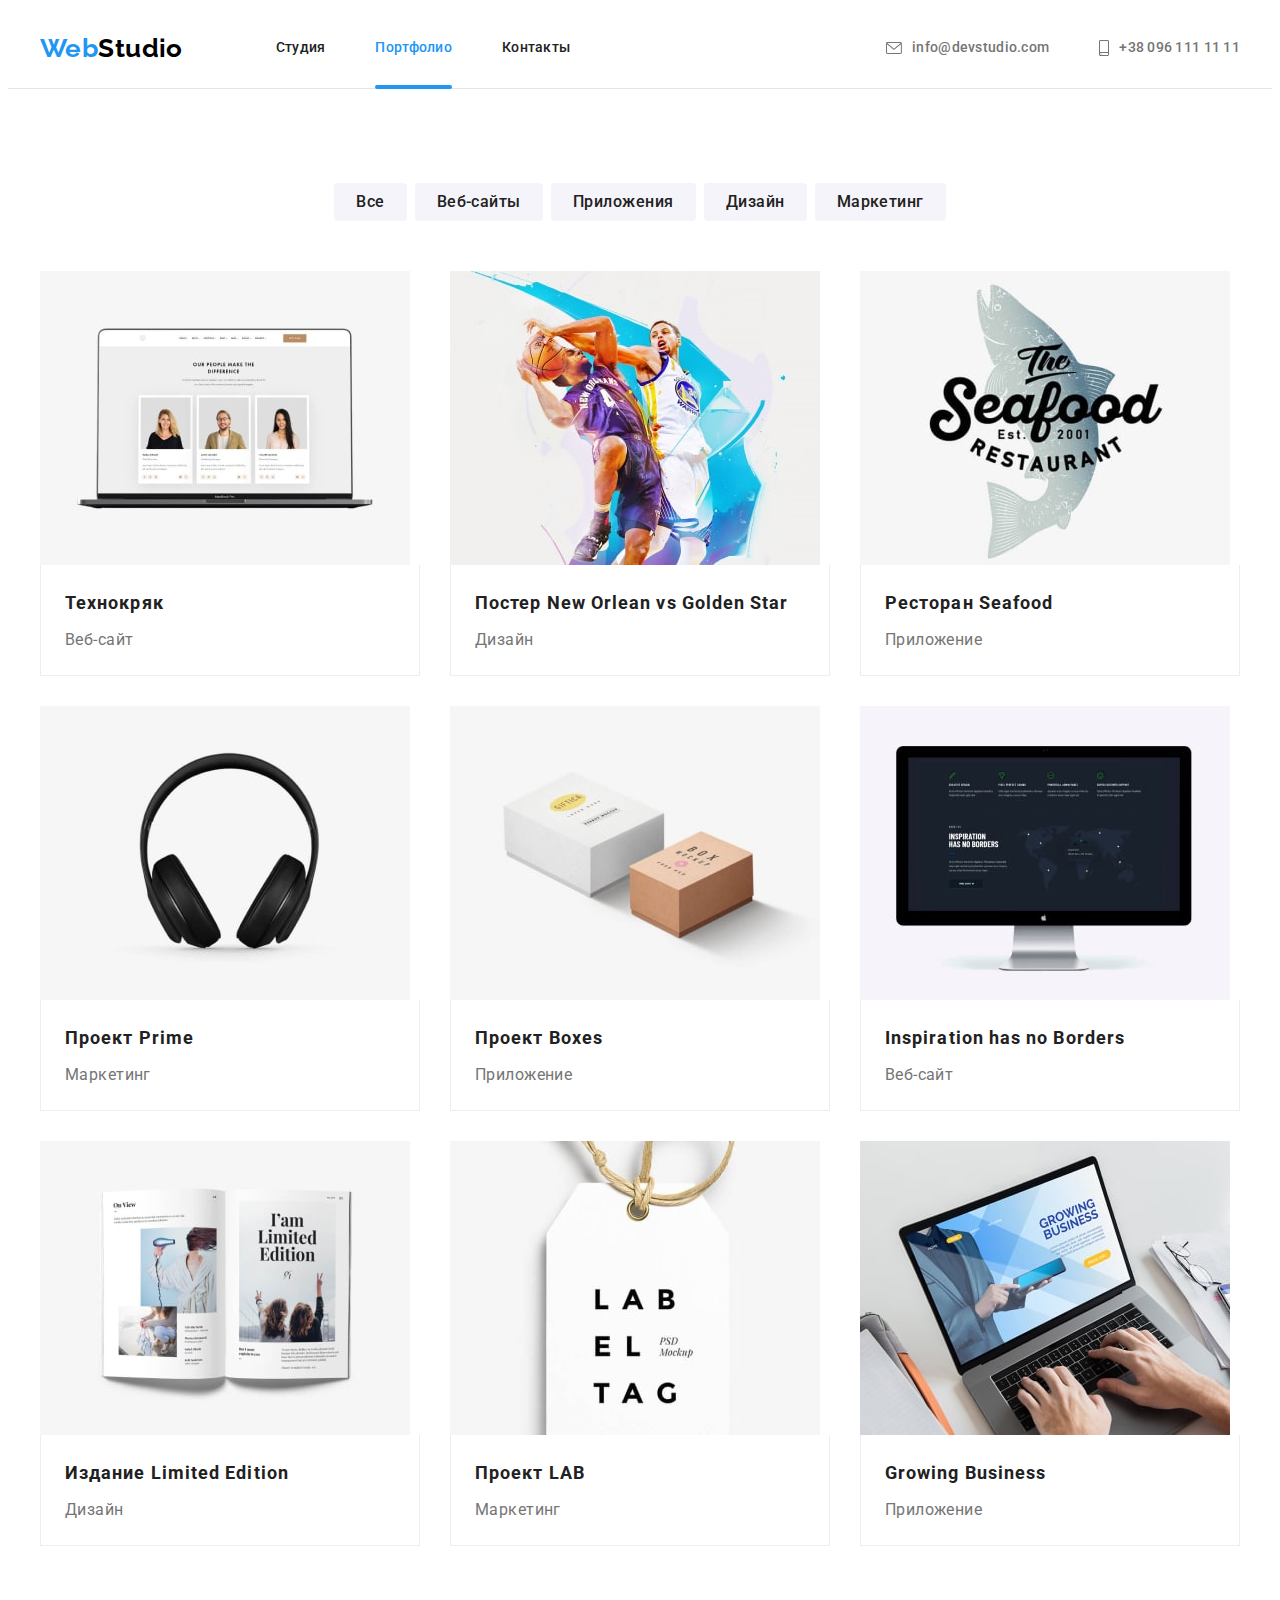
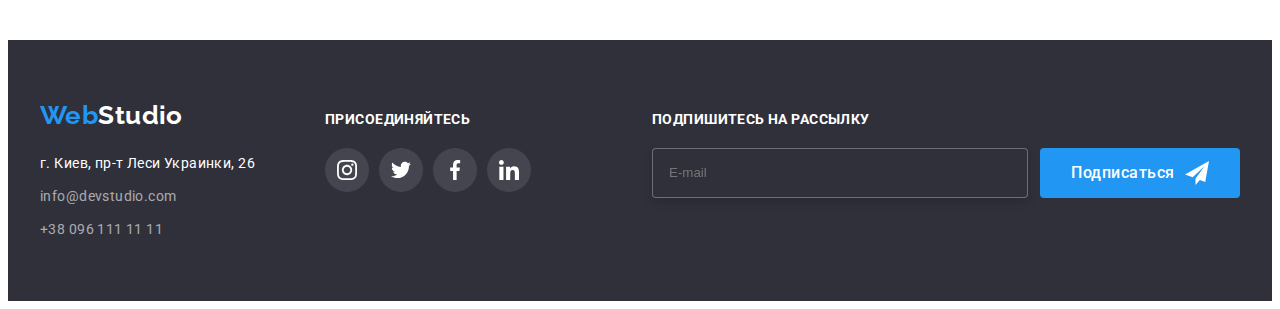
==== portfolio.html @ f5b24560 "добавляет БЭМ в хедер" ====
<!DOCTYPE html>
<html lang="ru">
<head>
    <meta charset="UTF-8">
    <meta http-equiv="X-UA-Compatible" content="IE=edge">
    <meta name="viewport" content="width=device-width, initial-scale=1.0">
    <title>Document</title>
    <link rel="preconnect" href="https://fonts.googleapis.com">
    <link rel="preconnect" href="https://fonts.gstatic.com" crossorigin>
    <link href="https://fonts.googleapis.com/css2?family=Raleway:wght@700&family=Roboto:wght@400;500;700;900&display=swap" rel="stylesheet">
    <link rel="stylesheet" href="https://cdnjs.cloudflare.com/ajax/libs/modern-normalize/1.1.0/modern-normalize.min.css" integrity="sha512-wpPYUAdjBVSE4KJnH1VR1HeZfpl1ub8YT/NKx4PuQ5NmX2tKuGu6U/JRp5y+Y8XG2tV+wKQpNHVUX03MfMFn9Q==" crossorigin="anonymous" referrerpolicy="no-referrer" />
    <link rel="stylesheet" href="./css/styles.css" />
</head>
<body>

    <!--Шапка профиля-->
    
    <header class="header">
        <div class="container container--position">
        <nav class="navigation">
        <a href="./index.html" class="logo">Web<span class="logo__text">Studio</span></a>
        
        <ul class="site-nav list">
            <li class="site-nav__item">
                <a href="./index.html" class="site-nav__link link">Студия</a></li>
            <li class="site-nav__item">
                <a href="./portfolio.html" class="site-nav__link link site-nav__link--current">Портфолио</a></li>
            <li class="site-nav__item">
                <a href="" class="site-nav__link link">Контакты</a></li>
        </ul>
        </nav>
        <ul class="site-cont list">
            <li class="site-cont__item">
            <a href="mailto:info@devstudio.com" class="site-cont__link link">
                <svg class="site-cont__icon" width="16" height="12">
                    <use href="./images/symbol-defs.svg#envelope"></use>
            </svg>
            info@devstudio.com</a></li>
            <li class="site-cont__item site-cont__item--left">
            <a href="tel:+380961111111" class="site-cont__link link">
                <svg class="site-cont__icon" width="10" height="16">
                    <use href="./images/symbol-defs.svg#smartphone"></use>
            </svg>
            +38 096 111 11 11</a></li>          
        </ul>
    </header>

    <main>

    <!--Наши работы-->

    
        

    <section class="work section">
        <div class="container">
        <h1 class="work-titel visually-hidden">Наши работы</h1>    
        <ul class="filtr list">
            <li class="item"><button type="button" class="button link">Все</button></li>
            <li class="item"><button type="button" class="button link">Веб-сайты</button></li>
            <li class="item"><button type="button" class="button link">Приложения</button></li>
            <li class="item"><button type="button" class="button link">Дизайн</button></li>
            <li class="item"><button type="button" class="button link">Маркетинг</button></li>
        </ul>
        <ul class="work-examples list">
            <li class="item">
                <a href="" class="shadow link">
                <div class="work-thumb">
                    <img src="./images/img-tehnokriak-min.jpg" alt="Технокряк" width="370">
                    <div class="shadow-overlay">
                        <div class="text-thumb">
                            <p>
                            Ресурс предлагает комплексные предложения с разным уровнем функционала и сервисов. Все это позволит посетителю получить исчерпывающие сведения о компании или частном лице.
                            </p>
                        </div>
                    </div>    
                </div>
                <div class="work-border">
                <h2 class="section-title">Технокряк</h2>
                <p class="work-about">Веб-сайт</p>
                </div>
                </a>
            </li>
            <li class="item">
                <a href="" class="shadow link">
                <div class="work-thumb">
                    <img src="./images/img-new-orlean-min.jpg" alt="Постер" width="370">
                        <div class="shadow-overlay">
                            <div class="text-thumb">
                                <p>
                                    Ресурс предлагает комплексные предложения с разным уровнем функционала и сервисов. Все это позволит посетителю получить исчерпывающие сведения о компании или частном лице.
                                </p>
                            </div>
                        </div>
                </div>
                <div class="work-border">
                <h2 class="section-title">Постер New Orlean vs Golden Star</h2>
                <p class="work-about">Дизайн</p>
                </div>
                </a>
            </li>
            <li class="item">
                <a href="" class="shadow link">
                <div class="work-thumb">
                    <img src="./images/img-Seafood-min.jpg" alt="Ресторан" width="370">
                        <div class="shadow-overlay">
                            <div class="text-thumb">
                                <p>
                                    Ресурс предлагает комплексные предложения с разным уровнем функционала и сервисов. Все это позволит посетителю получить исчерпывающие сведения о компании или частном лице.
                                </p>
                            </div>
                        </div>
                </div>
                <div class="work-border">
                <h2 class="section-title">Ресторан Seafood</h2>
                <p class="work-about">Приложение</p>
                </div>
                </a>
            </li>
            <li class="item">
                <a href="" class="shadow link">
                <div class="work-thumb">
                    <img src="./images/img-Prime-min.jpg" alt="Проект" width="370">
                        <div class="shadow-overlay">
                            <div class="text-thumb">
                                <p>
                                    Ресурс предлагает комплексные предложения с разным уровнем функционала и сервисов. Все это позволит посетителю получить исчерпывающие сведения о компании или частном лице.
                                </p>
                            </div>
                        </div>
                </div>
                <div class="work-border">
                <h2 class="section-title">Проект Prime</h2>
                <p class="work-about">Маркетинг</p>
                </div>
                </a>
            </li>
            <li class="item">
                <a href="" class="shadow link">
                <div class="work-thumb">
                    <img src="./images/img-Boxes-min.jpg" alt="Проект" width="370">
                        <div class="shadow-overlay">
                            <div class="text-thumb">
                                <p>
                                    Ресурс предлагает комплексные предложения с разным уровнем функционала и сервисов. Все это позволит посетителю получить исчерпывающие сведения о компании или частном лице.
                                </p>
                            </div>
                        </div>
                </div>
                <div class="work-border">
                <h2 class="section-title">Проект Boxes</h2>
                <p class="work-about">Приложение</p>
                </div>
                </a>
            </li>
            <li class="item">
                <a href="" class="shadow link">
                <div class="work-thumb">
                    <img src="./images/img-Borders-min.jpg" alt="Борд" width="370">
                        <div class="shadow-overlay">
                            <div class="text-thumb">
                                <p>
                                    Ресурс предлагает комплексные предложения с разным уровнем функционала и сервисов. Все это позволит посетителю получить исчерпывающие сведения о компании или частном лице.
                                </p>
                            </div>
                        </div>
                </div>
                <div class="work-border">
                <h2 class="section-title">Inspiration has no Borders</h2>
                <p class="work-about">Веб-сайт</p>
                </div>
                </a>
            </li>
            <li class="item">
                <a href="" class="shadow link">
                <div class="work-thumb">
                    <img src="./images/img-limited-edition-min.jpg" alt="издание" width="370">
                        <div class="shadow-overlay">
                            <div class="text-thumb">
                                <p>
                                    Ресурс предлагает комплексные предложения с разным уровнем функционала и сервисов. Все это позволит посетителю получить исчерпывающие сведения о компании или частном лице.
                                </p>
                            </div>
                        </div>
                </div>
                <div class="work-border">
                <h2 class="section-title">Издание Limited Edition</h2>
                <p class="work-about">Дизайн</p>
                </div>
                </a>
            </li>
            <li class="item">
                <a href="" class="shadow link">
                <div class="work-thumb">
                    <img src="./images/img-lab-min.jpg" alt="проект" width="370">
                        <div class="shadow-overlay">
                            <div class="text-thumb">
                                <p>
                                    Ресурс предлагает комплексные предложения с разным уровнем функционала и сервисов. Все это позволит посетителю получить исчерпывающие сведения о компании или частном лице.
                                </p>
                            </div>
                        </div>
                </div>
                <div class="work-border">
                <h2 class="section-title">Проект LAB</h2>
                <p class="work-about">Маркетинг</p>
                </div>
                </a>
            </li>
            <li class="item">
                <a href="" class="shadow link">
                <div class="work-thumb">
                    <img src="./images/img-growing-business-min.jpg" alt="бизнес" width="370">
                        <div class="shadow-overlay">
                            <div class="text-thumb">
                                <p>
                                    Ресурс предлагает комплексные предложения с разным уровнем функционала и сервисов. Все это позволит посетителю получить исчерпывающие сведения о компании или частном лице.
                                </p>
                            </div>
                        </div>
                </div>
                <div class="work-border">
                <h2 class="section-title">Growing Business</h2>
                <p class="work-about">Приложение</p>
                </div>
                </a>
            </li>
        </ul>
        </div>
    </section>
    </main>

    <!--Подвал-->
    
    <footer class="footer-page">
        <div class="container">
        <div class="foot-cont">  
        <a href="./index.html" class="logo">Web<span class="logofootStudio">Studio</span></a>

        <div class="address-cont">
        <address class="contacts">
            <ul class="address list">
                <li class="item">
                    <a href="" target="_blank" rel="noreferrer noopener" class="address-maps link"
                        >г. Киев, пр-т Леси Украинки, 26
                    </a>
                </li>
                <li class="item">
                    <a href="mailto:info@devstudio.com" class="address-mail link">info@devstudio.com</a>
                </li>
                <li class="item">
                    <a href="tel:+380961111111" class="address-mail link">+38 096 111 11 11</a>
                </li>
            </ul>
        </address>
        </div>
        </div>
        
        <div class="soc-fut">
        <h2 class="titel-fut">присоединяйтесь</h2>
        <ul class="fut-list list">
            <li class="item-fut">
                
                <a href="" class="social-border">
                <svg class="icon-fut">
                    <use href="./images/symbol-defs.svg#instagram-fut"></use>
                </svg>
                </a>
                
            </li>
            <li class="item-fut">
                
                <a href="" class="social-border">
                <svg class="icon-fut">
                    <use href="./images/symbol-defs.svg#twitter-fut"></use>
                </svg>
                </a>
                
            </li>
            <li class="item-fut">
                
                <a href="" class="social-border">
                <svg class="icon-fut">
                    <use href="./images/symbol-defs.svg#facebook-fut"></use>
                </svg>
                </a>
                
            </li>
            <li class="item-fut">
                
                <a href="" class="social-border">
                <svg class="icon-fut">
                    <use href="./images/symbol-defs.svg#linkedin-fut"></use>
                </svg>
                </a>
                
            </li>
            </ul>
        </div>

        <form class="form">
            <h2 class="spend-titel">Подпишитесь на рассылку</h2>
            <div class="spend-form-fut">
                <div class="spend-form">
                    <label for="mail" class="form-label"></label>
                    <input type="email" name="mail" id="mail" placeholder="E-mail" class="form-input"/>
                </div>
                <button type="submit" class="button spend-btn">Подписаться
                    <svg class="icon-spend">
                        <use href="./images/symbol-defs.svg#send"></use>
                    </svg>
                </button>
            </div>

        </form>
        
        </div>
    </footer>
    
</body>
</html>
---- css/styles.css ----
/*цвет вторичного текста color: #212121*/
/*цвет основного текста color: #757575*/
/*color: #FFFFFF*/
/*акцент #2196F3*/
/*цвет контакты футер color: rgba(255, 255, 255, 0.6);*/
/*цвет фона бизнес и футер background: #2F303A*/
/*цвет наша команда фон background: #F5F4FA*/

:root {
  --primary-text-color: #757575;
  --title-text-color: #212121;
  --accent-color: #2196f3;
  --primary-bg-color: #ffffff;
  --fon-btn-color: #f5f4fa;
  --color-border: #EEEEEE;
  --color-border-buttom: #E5E5E5;
}

body {
  color: var(--primary-text-color);
  background-color: var(--primary-bg-color);
  font-family: Roboto, sans-serif;
  font-size: 14px;
  letter-spacing: 0.03em;
}

h1,
h2,
h3,
h4,
h5,
h6,
p,
ul {
  margin: 0;
}
img {
  display: block;
  max-width: 100%;
  height: auto;
}
address {
  font-style: normal;
}

.section {
  padding: 94px 0;
}

.list {
  list-style: none;
  padding: 0;
  margin: 0;
}

.link {
  text-decoration: none;
}

.container {
  width: 1200px;
  margin-left: auto;
  margin-right: auto;
  padding-left: 15px;
  padding-right: 15px;
  
  /* outline: 2px solid tomato; */
}



.logo {
  color: var(--accent-color);
  font-family: Raleway, sans-serif;
  text-decoration: none;
  font-weight: 700;
  font-size: 26px;
  line-height: 1.19;
}
.logo__text {
  color: #000000;
}


/* --------------header site-nav------------*/
.header {
  display: flex;
  align-items: center;
  border-bottom: 1px solid var(--color-border-buttom);
}

.site-nav__link {
  display: block;
  padding-top: 32px;
  padding-bottom: 32px;

  color: var(--title-text-color);
  text-decoration: none;

  transition: color 250ms cubic-bezier(0.4, 0, 0.2, 1);
}
.site-nav__link:hover,
.site-nav__link:focus {
  color: var(--accent-color);
}

.site-nav__link--current {
  color: var(--accent-color);
}


.site-nav {
  display: flex;
  align-items: center;
  margin-left: 93px;

  font-weight: 500;
  letter-spacing: 0.02em;
  line-height: 1.14;
}

.site-nav__item:not(:last-child) {
  margin-right: 50px;
}
.container--position {
  display: flex;
  align-items: center;
}

.navigation {
  display: flex;
  align-items: center;
}

.site-nav__item {
  position: relative;
}
.site-nav__link--current::after {
  content: "";
  position: absolute;
  bottom: -1px;
  display: block;
  width: 100%;
  height: 4px;
  border-radius: 2px;
  background-color: var(--accent-color);
  
}

/* ------------header contacts---------------*/


.site-cont__link:hover,
.site-cont__link:focus {
  color: var(--accent-color);
}
.site-cont {
  display: flex;
  margin-left: auto;

  font-weight: 500;
  line-height: 1.14;
  letter-spacing: 0.02em;
}
.site-cont__item--left {
  margin-left: 50px;
}

.site-cont__link {
  display: flex;
  align-items:center;
  padding-top: 32px;
  padding-bottom: 32px;

  color: var(--primary-text-color);

  transition: color 250ms cubic-bezier(0.4, 0, 0.2, 1);
}

.site-cont__icon {
  fill: currentColor;
  margin-right: 10px;
}



/* ------------------Главная секция-------------*/
.main-name {
  background-color: #2f303a;
  background-image: linear-gradient(
    to right,
    rgba(47, 48, 58, 0.4),
    rgba(47, 48, 58, 0.4)
  ), url(../images/Img-fon.jpg);
  background-repeat: no-repeat;
  background-position: center; 
  height: 600px;
  max-width: 1600px;
  margin-left: auto;
  margin-right: auto;
  background-size: cover;
  
  text-align: center;
  padding: 200px 0;
}
.main-name .main-name-title {
  margin-top: 0;
  margin-bottom: 40px;
  color: var(--primary-bg-color);
  font-weight: 900;
  font-size: 44px;
  line-height: 1.36;
  text-align: center;
  letter-spacing: 0.06em;
  text-transform: uppercase;
}


.section-title {
  margin-top: 0;
  margin-bottom: 50px;

  color: var(--title-text-color);
  font-weight: 700;
  font-size: 36px;
  line-height: 1.16;
  text-align: center;
  
}

/*----------------особенности----------------*/
.fon-bnf {
  padding-bottom: 0;
}
.benefits {
  display: flex;
}

.benefits .item {
  width: 270px;
  
}
.item-icon {
  display: flex;
  /* outline: 2px solid tomato; */
  justify-content: center;
  align-items: center;
  height: 120px;
  background-color: var(--fon-btn-color);
  margin-bottom: 30px;

}
.icon-name-bnf {
  width: 70px;
  height: 70px;
}



.benefits .item:not(:last-child) {
  margin-right: 30px;
}

.benefits .benefits-title {
  margin-top: 0;
  margin-bottom: 10px;

  color: var(--title-text-color);
  font-weight: 700;
  font-size: 14px;
  line-height: 1.14;
  text-transform: uppercase;
}

.benefits .benefits-about {
  margin-top: 0;
  margin-bottom: 0;

  line-height: 1.72;
}

/*---------------Чем мы занимаемся-------------*/

.work-list {
  display: flex;
}
.work-list .item {
  width: 370px;
}
.work-list .item:not(:last-child) {
  margin-right: 30px;
}

.work-list .item {
  position: relative;
}


.app-text {
  position: absolute;
  
  bottom: 0;
  left: 0;
  margin: 0;
  display: flex;
  justify-content: center;
  align-items: center;

  font-weight: 700;
  line-height: 1.14;
  text-align: center;
  text-transform: uppercase;

  color: #FFFFFF;
  width: 100%;
  height: 70px;

  background-color: rgba(47, 48, 58, 0.8);
}



/*----------------Наша команда---------------*/
.fon-team {
  background-color: var(--fon-btn-color);
}
.team .team-title {
  margin: 0;
  margin-bottom: 10px;

  color: var(--title-text-color);
  font-weight: 500;
  font-size: 16px;
  line-height: 1.18;
  
}

.team .team-position {
  margin-top: 0;
  margin-bottom: 0;
  font-size: 16px;
  line-height: 1.18;
}

.team {
  display: flex;
}
.team .item {
  width: 270px;
  background: var(--primary-bg-color);
  box-shadow: 0px 1px 3px rgba(0, 0, 0, 0.12), 0px 1px 1px rgba(0, 0, 0, 0.14), 0px 2px 1px rgba(0, 0, 0, 0.2);
  border-radius: 0px 0px 4px 4px;
}
.team .item:not(:last-child) {
  margin-right: 30px;
}
.team-border {
  padding: 30px 0;
  text-align: center;
}

.social {
  display: flex;
  justify-content: center;
  margin-top: 16px;
}

.item-social .social-link {
  display: flex;
  align-items: center;
  justify-content: center;
  width: 44px;
  height: 44px;   
  border-radius: 50%;
  color: #AFB1B8;
  

  transition: background-color 250ms cubic-bezier(0.4, 0, 0.2, 1),
  color 250ms cubic-bezier(0.4, 0, 0.2, 1);
 
}

.icon-social {
  width: 20px;
  height: 20px;
  fill: currentColor;
  
}
.social .item-social:not(:last-child) {
  margin-right: 10px;
}


.social-link:hover, .social-link:focus {
  color: var(--primary-bg-color);
  background-color: var(--accent-color);
  outline: none;
}



/*--------------Постоянные клиенты-----------*/

.clients {
  display: flex;
}
.clients-link {
  display: flex;
  justify-content: center;
  align-items: center;
  width: 170px;
  height: 92px;
  border-radius: 4px;
  border: 1px solid var(--color-border-buttom);
  color: #AFB1B8;

  transition: border-color 250ms cubic-bezier(0.4, 0, 0.2, 1),
  color 250ms cubic-bezier(0.4, 0, 0.2, 1);
  
}
.icon-name {
  width: 106px;
  height: 60px;
  fill: currentColor;
 
}

.clients-link:hover, .clients-link:focus {
  color: var(--accent-color);
  border-color: var(--accent-color);
  outline: none;
}




.clients-border:hover {
  border: 2px solid var(--accent-color);
  padding: 16px 32px;
}

.clients .item:not(:last-child) {
  margin-right: 30px;
}



/*-------------------footer------------------*/
.footer-page {
  background-color: #2f303a;
  padding: 60px 0;
}

.logofootStudio {
  color: var(--primary-bg-color);
}

.address .address-maps {
  color: var(--primary-bg-color);

  transition: color 250ms cubic-bezier(0.4, 0, 0.2, 1);
}

.address .address-mail {
  color: rgba(255, 255, 255, 0.6);

  transition: color 250ms cubic-bezier(0.4, 0, 0.2, 1);
}
.address .link:hover,
.address .link:focus {
  color: var(--accent-color);
}
.address .item {
  display: block;
}

.address-cont {
  margin-top: 20px;
}


.address .item:not(:last-child) {
  margin-bottom: 9px;
}

.contacts a {
  line-height: 1.72;
}

.titel-fut {
  font-weight: 700;
  font-size: 14px;
  line-height: 1.14;
  letter-spacing: 0.03em;
  text-transform: uppercase;
  color: var(--primary-bg-color);
}

.icon-fut {
  width: 20px;
  height: 20px;
}
.fut-list {
  display: flex;
  margin-top: 20px;
}
.footer-page .container {
  display: flex;
  align-items: baseline;
}

.soc-fut {
  margin-left: 70px;
  
}
.social-border {
  display: flex;
  align-items: center;
  justify-content: center;
  width: 44px;
  height: 44px;   
  border-radius: 50%;
  background-color: rgba(255, 255, 255, 0.1);

  transition: background-color 250ms cubic-bezier(0.4, 0, 0.2, 1);
  
}
.fut-list .item-fut:not(:last-child) {
  margin-right: 10px;
}
.social-border:hover, .social-border:focus {
  background-color: var(--accent-color);
  outline: none;
}

/* -----------------Форма--------------- */
.form {
  margin-left: auto;
}

.form input {
  margin: 0;
  padding: 0;
  padding-left: 16px;
  width: 358px;
  border: 1px solid rgba(255, 255, 255, 0.3);
  filter: drop-shadow(0px 4px 4px rgba(0, 0, 0, 0.15));
  border-radius: 4px;
  background-color: #2F303A;
  color: var(--primary-bg-color);

  transition: border 250ms cubic-bezier(0.4, 0, 0.2, 1);
}

.form input:hover {
  border: 1px solid var(--color-border);
}

.spend-titel {
  font-weight: 700;
  font-size: 14px;
  line-height: 1.14;
  text-transform: uppercase;
  margin-bottom: 20px;
  
  color: var(--primary-bg-color);
}
.button.spend-btn {
  margin-left: 12px;
  width: 200px;
  height: 50px;
  background-color: var(--accent-color);
  color: var(--primary-bg-color);
  display: flex;
  align-items: center;
  justify-content: center;

  transition: background-color 250ms cubic-bezier(0.4, 0, 0.2, 1),
}

.button.spend-btn:hover, 
.button.spend-btn:focus {
  background-color: #188ce8;
}
.spend-form {
  display: flex;
  
}
.spend-form-fut {
  display: flex;
}
.icon-spend {
  width: 24px;
  height: 24px;
  margin-left: 10px;
}

/*-------------button-------------------*/

.button {
  border-radius: 4px;
  color: var(--title-text-color);
  background-color: var(--fon-btn-color);
  cursor: pointer;
  font-family: inherit;
  font-weight: 500;
  font-size: 16px;
  line-height: 1.63;
  text-align: center;
  padding: 6px 22px;
  border: none;
  letter-spacing: 0.03em;

  transition: background-color 250ms cubic-bezier(0.4, 0, 0.2, 1),
  color 250ms cubic-bezier(0.4, 0, 0.2, 1),
  box-shadow 250ms cubic-bezier(0.4, 0, 0.2, 1);
}
    
  

.button.primary.link {
  padding: 10px 32px;
  align-items: center;
}

.main-name .link:hover,
.main-name .link:focus {
  background-color: var(--accent-color);
  background-color: #188ce8;
}

.filtr .link:hover,
.filtr .link:focus {
  color: var(--primary-bg-color);
  background-color: var(--accent-color);
  box-shadow: 0px 3px 1px rgba(0, 0, 0, 0.1), 0px 1px 2px rgba(0, 0, 0, 0.08), 0px 2px 2px rgba(0, 0, 0, 0.12);
  
  
}
.button.primary {
  color: var(--primary-bg-color);
  background-color: var(--accent-color);
  font-weight: 700;
  letter-spacing: 0.06em;
}


.filtr {
  display: flex;
  margin-bottom: 50px;
  justify-content: center;
  align-items: center;
}

.filtr .item:not(:last-child) {
  margin-right: 8px;
}

/*-----------------Портфолио--------------*/
.work .work-titel {
  color: var(--title-text-color);
}
.work .section-title {
  margin-bottom: 4px;

  font-weight: 700;
  font-size: 18px;
  line-height: 2;
  text-align: left;
  letter-spacing: 0.06em;
}

.work .work-about {
  color: var(--primary-text-color);
  font-size: 16px;
  line-height: 1.87;
}

.work-examples {
  display: flex;
  flex-wrap: wrap;

  margin-left: -30px;
  margin-top: -30px;
}

.work-examples .item {
  flex-basis: calc(100% / 3 - 30px);

  margin-left: 30px;
  margin-top: 30px;
}

.work-border {
  padding: 20px 24px;
  border-bottom: 1px solid var(--color-border);
  border-left: 1px solid var(--color-border);
  border-right: 1px solid var(--color-border);
}

.visually-hidden {
  position: absolute;
  width: 1px;
  height: 1px;
  margin: -1px;
  border: 0;
  padding: 0;
  white-space: nowrap;
  clip-path: inset(100%);
  clip: rect(0 0 0 0);
  overflow: hidden;
}


.shadow {
  display: block;
}
.shadow:hover,
.shadow:focus {
  box-shadow: 0px 1px 1px rgba(0, 0, 0, 0.12), 0px 4px 4px rgba(0, 0, 0, 0.06), 1px 4px 6px rgba(0, 0, 0, 0.16);
  transition: box-shadow 250ms cubic-bezier(0.4, 0, 0.2, 1);
}
.shadow:hover .text-thumb, 
.shadow:focus .text-thumb {
  opacity: 1;
}

.work-thumb {
  position: relative;
  overflow: hidden;
}
.text-thumb {
  position: absolute;
  display: block;
  top: 50%;
  left: 50%;
  transform: translate(-50%, -50%);

  width: 322px;
  height: 168px;

  font-size: 18px;
  line-height: 1.56;
  letter-spacing: 0.03em;

  color: #FFFFFF;

  opacity: 0;
  transition: opacity 250ms cubic-bezier(0.4, 0, 0.2, 1);


}

.shadow-overlay {
  
  position: absolute;
  
  top: 0;
  left: 0;
  width: 100%;
  height: 100%;
  background-color: rgba(33, 150, 243, 0.9);

  /* opacity: 0; */
  transform: translateY(100%);

  transition: transform 250ms cubic-bezier(0.4, 0, 0.2, 1);

}

.shadow:hover .shadow-overlay, 
.shadow:focus .shadow-overlay {
  opacity: 1;
  transform: translateY(0);
}


/*-------------модальное окно--------------*/

.backdrop {
  position: fixed;
  top: 0;
  left: 0;
  width: 100%;
  height: 100%;

  background-color:rgba(0, 0, 0, 0.2);

  opacity: 1;
  transition: opacity 250ms cubic-bezier(0.4, 0, 0.2, 1);
}

.backdrop.is-hidden .modal {
  transform: translate(-50%, -50%) scale(0.9);
}

.modal {
  position: absolute;
  top: 50%;
  left: 50%;

  width: 528px;
  height: 581px;
  
  background: var(--primary-bg-color);
  box-shadow: 0px 1px 3px rgba(0, 0, 0, 0.12), 0px 1px 1px rgba(0, 0, 0, 0.14), 0px 2px 1px rgba(0, 0, 0, 0.2);
  border-radius: 4px;

  transform: translate(-50%, -50%) scale(1);

  transition: transform 250ms cubic-bezier(0.4, 0, 0.2, 1);
}



.icon-close {
  width: 18px;
  height: 18px;
  fill: currentColor;
}
.close {
  position: absolute;
  display: flex;
  justify-content: center;
  align-items: center;
  margin-bottom: auto;
  margin-left: auto;
  width: 30px;
  height: 30px;
  top: 8px;
  right: 8px;
  cursor: pointer;
  color: #000000;
  
  background-color: var(--primary-bg-color);
  border: 1px solid rgba(0, 0, 0, 0.1);
  border-radius: 50%;

  transition: color 250ms cubic-bezier(0.4, 0, 0.2, 1);
}

.close:hover,
.close:focus {
  color: var(--accent-color);
}


.backdrop.is-hidden {
  opacity: 0;
  pointer-events: none;
  
}

/*---------------Форма-модал----------------*/

textarea {
  resize: none;
  width: 448px;
  height: 120px;
  padding: 12px 16px;
  border: 1px solid rgba(33, 33, 33, 0.2);
  border-radius: 4px;
  font-size: 12px;
  line-height: 1.16;
  letter-spacing: 0.01em;

  transition: border 250ms cubic-bezier(0.4, 0, 0.2, 1);
  
}
textarea:focus, textarea:hover {
  outline: none;
  border: 1px solid var(--accent-color);
}


.form-modal {
  width: 528px;
  height: 581px;
  padding: 40px;
  

}
.form-field {
  position: relative;
  margin-bottom: 10px;
  display: flex;
  flex-direction: column;
  text-align: start;

  transition: border 250ms cubic-bezier(0.4, 0, 0.2, 1);

}

.form-titel-mod {
  font-weight: 700;
  font-size: 20px;
  line-height: 1.15;
  text-align: center;
  letter-spacing: 0.03em;
  margin-bottom: 12px;

  color: #212121;
} 

.form-field label {
  display: block;
  margin-bottom: 4px;
}
.form-field input {
  padding-left: 42px;
  border: 1px solid rgba(33, 33, 33, 0.2);
  border-radius: 4px;
  height: 40px;
  cursor: pointer;

  transition: border 250ms cubic-bezier(0.4, 0, 0.2, 1), 
  color 250ms cubic-bezier(0.4, 0, 0.2, 1);
  
}
.form-field:focus-within .form-input,
.form-field:hover .form-input {
  outline: none;
  border: 1px solid var(--accent-color);
}


.form-icon {
  display: inline-block;
  position: absolute;
  top: 50%;
  left: 12px;
  width: 18px;
  height: 18px;
  cursor: pointer;
  

  transition: fill 250ms cubic-bezier(0.4, 0, 0.2, 1);

}

.form-field:focus-within .form-icon,
.form-field:hover .form-icon {
  fill: var(--accent-color);
}


.button.btn-form {
  margin: 0 auto;
  display: block;
  padding: 10px 55px;
  font-weight: 700;
  font-size: 16px;
  line-height: 1.87;
  letter-spacing: 0.06em;
  background-color: var(--accent-color);
  color: var(--primary-bg-color);
}
.btn-form:hover,
.btn-form:focus {
  background-color: #188CE8;
  box-shadow: 0px 4px 4px rgba(0, 0, 0, 0.15);
  border-radius: 4px;
  
}

.form-field.form-comment {
  margin-bottom: 20px;
}

.form-field.form-link {
  margin-bottom: 30px;
}

.form-field.form-link .link {
  line-height: 1.72;
  text-decoration-line: underline;
  color: var(--accent-color);
}

.checkbox {
  position: absolute;
  width: 1px;
  height: 1px;
  margin: -1px;
  border: 0;
  padding: 0;
  white-space: nowrap;
  clip-path: inset(100%);
  clip: rect(0 0 0 0);
  overflow: hidden;


}
.form-field .form-label {
  font-size: 12px;
  line-height: 1.16;
  letter-spacing: 0.01em;
}





.form-field .form-link-label {
  display: flex;
  align-items: center;
  justify-content: center;
  margin-bottom: 0px;
}

.form-link-label .icon {
  display: inline-block;
  width: 16px;
  height: 15px;
  border: 2px solid #212121;
  border-radius: 2px;
  margin-right: 7px;
  
}
.checkbox:checked ~ .icon {
  border-color: var(--accent-color);
  background-color: var(--accent-color);
  background-image: url(../images/Vector\ \(1\).svg);
  background-size: contain;
  background-origin: border-box;
  background-position: center;
}
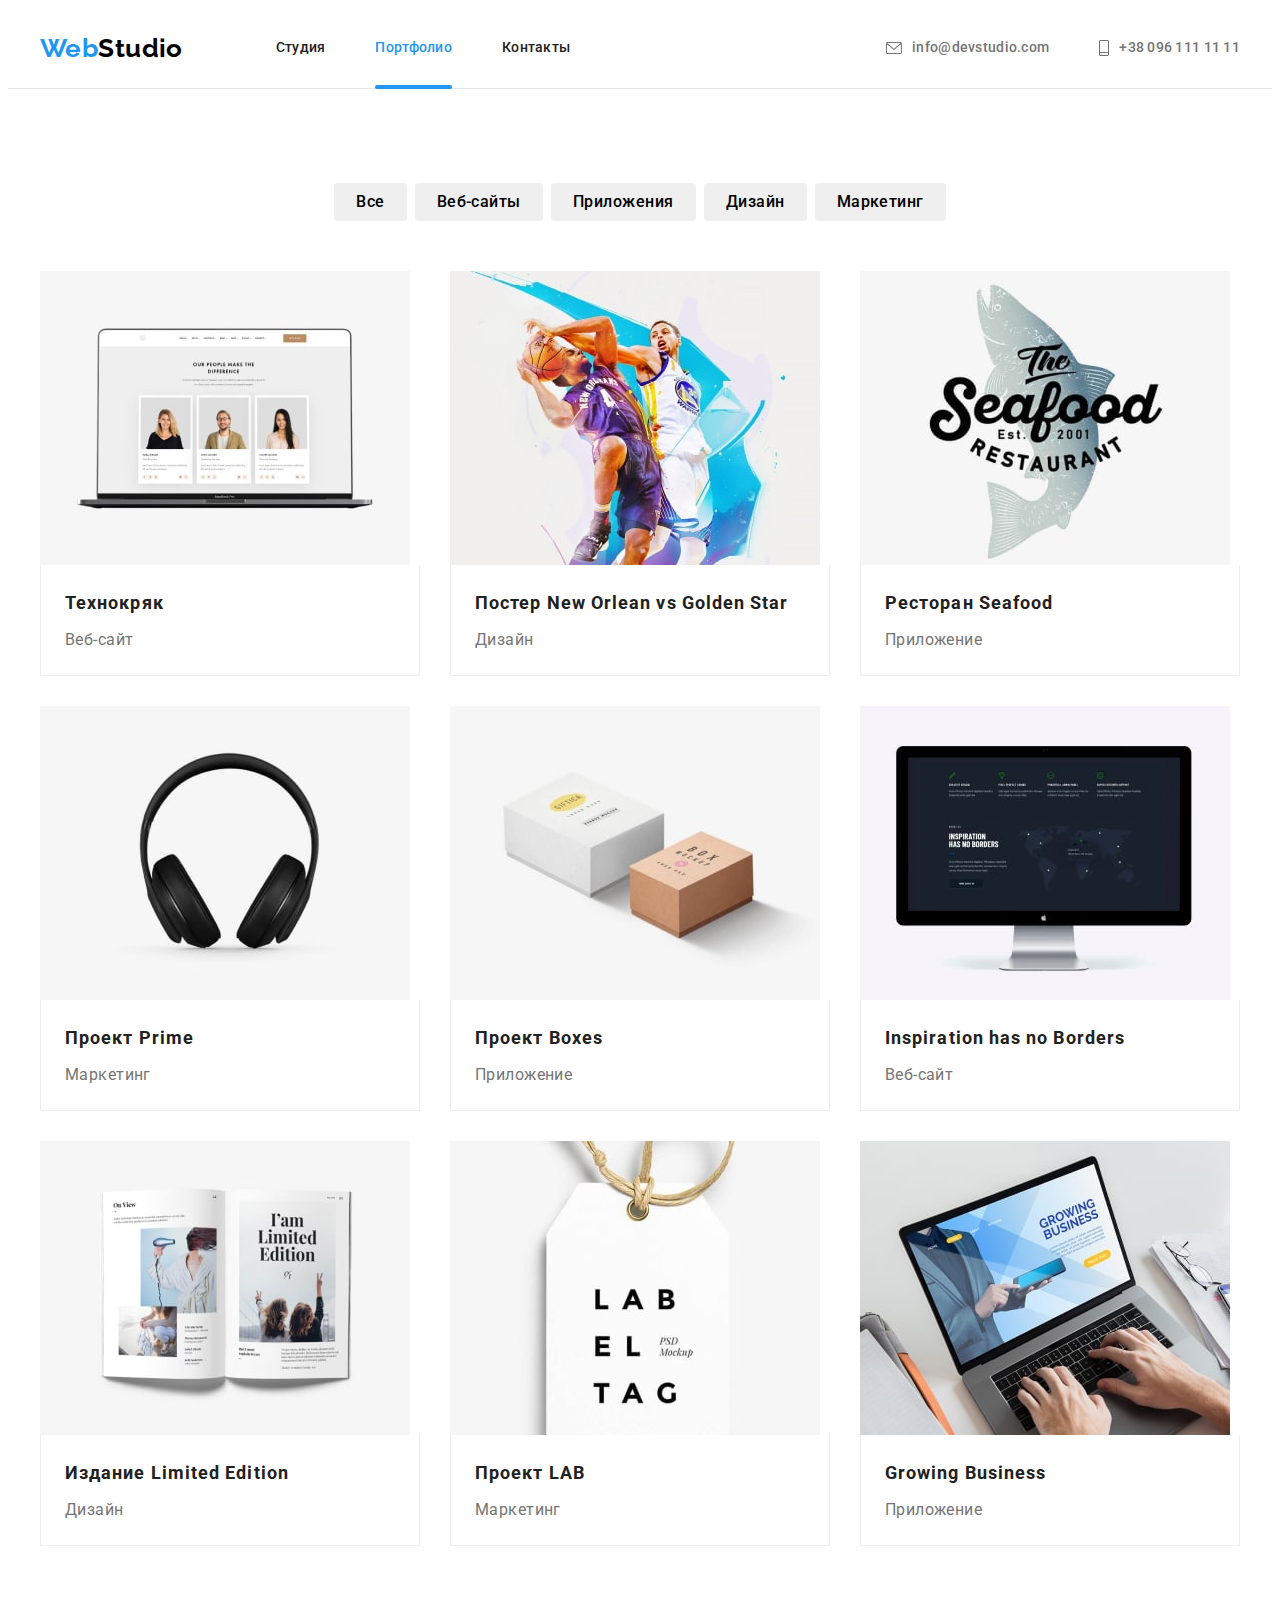
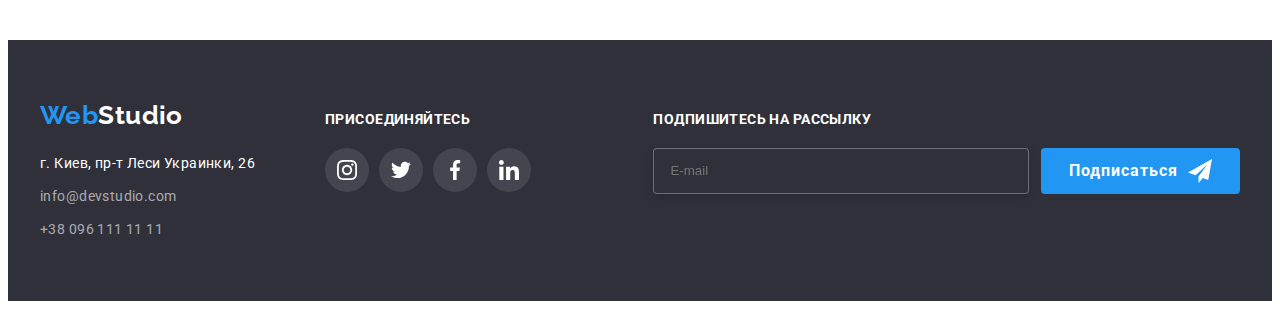
==== commit 2a9fcc0c: "Добавляет БЄМ" ====
--- a/portfolio.html
+++ b/portfolio.html
@@ -16,29 +16,29 @@
     <!--Шапка профиля-->
     
     <header class="header">
-        <div class="container container--position">
+        <div class="container container__header">
         <nav class="navigation">
         <a href="./index.html" class="logo">Web<span class="logo__text">Studio</span></a>
         
-        <ul class="site-nav list">
+        <ul class="site-nav">
             <li class="site-nav__item">
-                <a href="./index.html" class="site-nav__link link">Студия</a></li>
+                <a href="./index.html" class="site-nav__link">Студия</a></li>
             <li class="site-nav__item">
-                <a href="./portfolio.html" class="site-nav__link link site-nav__link--current">Портфолио</a></li>
+                <a href="./portfolio.html" class="site-nav__link site-nav__link--current">Портфолио</a></li>
             <li class="site-nav__item">
-                <a href="" class="site-nav__link link">Контакты</a></li>
+                <a href="" class="site-nav__link">Контакты</a></li>
         </ul>
         </nav>
-        <ul class="site-cont list">
-            <li class="site-cont__item">
-            <a href="mailto:info@devstudio.com" class="site-cont__link link">
-                <svg class="site-cont__icon" width="16" height="12">
+        <ul class="contacts">
+            <li class="contacts__item">
+            <a href="mailto:info@devstudio.com" class="contacts__link">
+                <svg class="contacts__icon" width="16" height="12">
                     <use href="./images/symbol-defs.svg#envelope"></use>
             </svg>
             info@devstudio.com</a></li>
-            <li class="site-cont__item site-cont__item--left">
-            <a href="tel:+380961111111" class="site-cont__link link">
-                <svg class="site-cont__icon" width="10" height="16">
+            <li class="contacts__item contacts__item--left">
+            <a href="tel:+380961111111" class="contacts__link">
+                <svg class="contacts__icon" width="10" height="16">
                     <use href="./images/symbol-defs.svg#smartphone"></use>
             </svg>
             +38 096 111 11 11</a></li>          
@@ -49,179 +49,164 @@
 
     <!--Наши работы-->
 
-    
-        
 
     <section class="work section">
         <div class="container">
-        <h1 class="work-titel visually-hidden">Наши работы</h1>    
-        <ul class="filtr list">
-            <li class="item"><button type="button" class="button link">Все</button></li>
-            <li class="item"><button type="button" class="button link">Веб-сайты</button></li>
-            <li class="item"><button type="button" class="button link">Приложения</button></li>
-            <li class="item"><button type="button" class="button link">Дизайн</button></li>
-            <li class="item"><button type="button" class="button link">Маркетинг</button></li>
+        <h1 class="work__titel visually-hidden">Наши работы</h1>    
+        <ul class="filtr-cards">
+            <li class="filtr-cards__item">
+                <button type="button" class="button filtr-cards__button">Все</button></li>
+            <li class="filtr-cards__item">
+                <button type="button" class="button filtr-cards__button">Веб-сайты</button></li>
+            <li class="filtr-cards__item">
+                <button type="button" class="button filtr-cards__button">Приложения</button></li>
+            <li class="filtr-cards__item">
+                <button type="button" class="button filtr-cards__button">Дизайн</button></li>
+            <li class="filtr-cards__item">
+                <button type="button" class="button filtr-cards__button">Маркетинг</button></li>
         </ul>
-        <ul class="work-examples list">
-            <li class="item">
-                <a href="" class="shadow link">
-                <div class="work-thumb">
+        <ul class="cards-set">
+            <li class="cards-set__item">
+                <a href="" class="shadow">
+                <div class="cards-set__thumb">
                     <img src="./images/img-tehnokriak-min.jpg" alt="Технокряк" width="370">
-                    <div class="shadow-overlay">
-                        <div class="text-thumb">
-                            <p>
+                    <div class="cards-set__overlay">
+                        <p class="cards-set__text">
                             Ресурс предлагает комплексные предложения с разным уровнем функционала и сервисов. Все это позволит посетителю получить исчерпывающие сведения о компании или частном лице.
-                            </p>
-                        </div>
+                        </p>
                     </div>    
                 </div>
-                <div class="work-border">
-                <h2 class="section-title">Технокряк</h2>
-                <p class="work-about">Веб-сайт</p>
-                </div>
-                </a>
-            </li>
-            <li class="item">
-                <a href="" class="shadow link">
-                <div class="work-thumb">
+                <div class="cards-set__border">
+                <h2 class="cards-set__title">Технокряк</h2>
+                <p class="cards-set__label">Веб-сайт</p>
+                </div>
+                </a>
+            </li>
+            <li class="cards-set__item">
+                <a href="" class="shadow">
+                <div class="cards-set__thumb">
                     <img src="./images/img-new-orlean-min.jpg" alt="Постер" width="370">
-                        <div class="shadow-overlay">
-                            <div class="text-thumb">
-                                <p>
-                                    Ресурс предлагает комплексные предложения с разным уровнем функционала и сервисов. Все это позволит посетителю получить исчерпывающие сведения о компании или частном лице.
-                                </p>
-                            </div>
-                        </div>
-                </div>
-                <div class="work-border">
-                <h2 class="section-title">Постер New Orlean vs Golden Star</h2>
-                <p class="work-about">Дизайн</p>
-                </div>
-                </a>
-            </li>
-            <li class="item">
-                <a href="" class="shadow link">
-                <div class="work-thumb">
+                        <div class="cards-set__overlay">
+                            <p class="cards-set__text">
+                                Ресурс предлагает комплексные предложения с разным уровнем функционала и сервисов. Все это позволит посетителю получить исчерпывающие сведения о компании или частном лице.
+                            </p>
+                        </div>
+                </div>
+                <div class="cards-set__border">
+                <h2 class="cards-set__title">Постер New Orlean vs Golden Star</h2>
+                <p class="cards-set__label">Дизайн</p>
+                </div>
+                </a>
+            </li>
+            <li class="cards-set__item">
+                <a href="" class="shadow">
+                <div class="cards-set__thumb">
                     <img src="./images/img-Seafood-min.jpg" alt="Ресторан" width="370">
-                        <div class="shadow-overlay">
-                            <div class="text-thumb">
-                                <p>
-                                    Ресурс предлагает комплексные предложения с разным уровнем функционала и сервисов. Все это позволит посетителю получить исчерпывающие сведения о компании или частном лице.
-                                </p>
-                            </div>
-                        </div>
-                </div>
-                <div class="work-border">
-                <h2 class="section-title">Ресторан Seafood</h2>
-                <p class="work-about">Приложение</p>
-                </div>
-                </a>
-            </li>
-            <li class="item">
-                <a href="" class="shadow link">
-                <div class="work-thumb">
+                        <div class="cards-set__overlay">
+                            <p class="cards-set__text">
+                                Ресурс предлагает комплексные предложения с разным уровнем функционала и сервисов. Все это позволит посетителю получить исчерпывающие сведения о компании или частном лице.
+                            </p>
+                        </div>
+                </div>
+                <div class="cards-set__border">
+                <h2 class="cards-set__title">Ресторан Seafood</h2>
+                <p class="cards-set__label">Приложение</p>
+                </div>
+                </a>
+            </li>
+            <li class="cards-set__item">
+                <a href="" class="shadow">
+                <div class="cards-set__thumb">
                     <img src="./images/img-Prime-min.jpg" alt="Проект" width="370">
-                        <div class="shadow-overlay">
-                            <div class="text-thumb">
-                                <p>
-                                    Ресурс предлагает комплексные предложения с разным уровнем функционала и сервисов. Все это позволит посетителю получить исчерпывающие сведения о компании или частном лице.
-                                </p>
-                            </div>
-                        </div>
-                </div>
-                <div class="work-border">
-                <h2 class="section-title">Проект Prime</h2>
-                <p class="work-about">Маркетинг</p>
-                </div>
-                </a>
-            </li>
-            <li class="item">
-                <a href="" class="shadow link">
-                <div class="work-thumb">
+                        <div class="cards-set__overlay">
+                            <p class="cards-set__text">
+                                Ресурс предлагает комплексные предложения с разным уровнем функционала и сервисов. Все это позволит посетителю получить исчерпывающие сведения о компании или частном лице.
+                            </p>
+                        </div>
+                </div>
+                <div class="cards-set__border">
+                <h2 class="cards-set__title">Проект Prime</h2>
+                <p class="cards-set__label">Маркетинг</p>
+                </div>
+                </a>
+            </li>
+            <li class="cards-set__item">
+                <a href="" class="shadow">
+                <div class="cards-set__thumb">
                     <img src="./images/img-Boxes-min.jpg" alt="Проект" width="370">
-                        <div class="shadow-overlay">
-                            <div class="text-thumb">
-                                <p>
-                                    Ресурс предлагает комплексные предложения с разным уровнем функционала и сервисов. Все это позволит посетителю получить исчерпывающие сведения о компании или частном лице.
-                                </p>
-                            </div>
-                        </div>
-                </div>
-                <div class="work-border">
-                <h2 class="section-title">Проект Boxes</h2>
-                <p class="work-about">Приложение</p>
-                </div>
-                </a>
-            </li>
-            <li class="item">
-                <a href="" class="shadow link">
-                <div class="work-thumb">
+                        <div class="cards-set__overlay">
+                            <p class="cards-set__text">
+                                Ресурс предлагает комплексные предложения с разным уровнем функционала и сервисов. Все это позволит посетителю получить исчерпывающие сведения о компании или частном лице.
+                            </p>
+                        </div>
+                </div>
+                <div class="cards-set__border">
+                <h2 class="cards-set__title">Проект Boxes</h2>
+                <p class="cards-set__label">Приложение</p>
+                </div>
+                </a>
+            </li>
+            <li class="cards-set__item">
+                <a href="" class="shadow">
+                <div class="cards-set__thumb">
                     <img src="./images/img-Borders-min.jpg" alt="Борд" width="370">
-                        <div class="shadow-overlay">
-                            <div class="text-thumb">
-                                <p>
-                                    Ресурс предлагает комплексные предложения с разным уровнем функционала и сервисов. Все это позволит посетителю получить исчерпывающие сведения о компании или частном лице.
-                                </p>
-                            </div>
-                        </div>
-                </div>
-                <div class="work-border">
-                <h2 class="section-title">Inspiration has no Borders</h2>
-                <p class="work-about">Веб-сайт</p>
-                </div>
-                </a>
-            </li>
-            <li class="item">
-                <a href="" class="shadow link">
-                <div class="work-thumb">
+                        <div class="cards-set__overlay">
+                            <p class="cards-set__text">
+                                Ресурс предлагает комплексные предложения с разным уровнем функционала и сервисов. Все это позволит посетителю получить исчерпывающие сведения о компании или частном лице.
+                            </p>
+                        </div>
+                </div>
+                <div class="cards-set__border">
+                <h2 class="cards-set__title">Inspiration has no Borders</h2>
+                <p class="cards-set__label">Веб-сайт</p>
+                </div>
+                </a>
+            </li>
+            <li class="cards-set__item">
+                <a href="" class="shadow">
+                <div class="cards-set__thumb">
                     <img src="./images/img-limited-edition-min.jpg" alt="издание" width="370">
-                        <div class="shadow-overlay">
-                            <div class="text-thumb">
-                                <p>
-                                    Ресурс предлагает комплексные предложения с разным уровнем функционала и сервисов. Все это позволит посетителю получить исчерпывающие сведения о компании или частном лице.
-                                </p>
-                            </div>
-                        </div>
-                </div>
-                <div class="work-border">
-                <h2 class="section-title">Издание Limited Edition</h2>
-                <p class="work-about">Дизайн</p>
-                </div>
-                </a>
-            </li>
-            <li class="item">
-                <a href="" class="shadow link">
-                <div class="work-thumb">
+                        <div class="cards-set__overlay">
+                            <p class="cards-set__text">
+                                Ресурс предлагает комплексные предложения с разным уровнем функционала и сервисов. Все это позволит посетителю получить исчерпывающие сведения о компании или частном лице.
+                            </p>
+                        </div>
+                </div>
+                <div class="cards-set__border">
+                <h2 class="cards-set__title">Издание Limited Edition</h2>
+                <p class="cards-set__label">Дизайн</p>
+                </div>
+                </a>
+            </li>
+            <li class="cards-set__item">
+                <a href="" class="shadow">
+                <div class="cards-set__thumb">
                     <img src="./images/img-lab-min.jpg" alt="проект" width="370">
-                        <div class="shadow-overlay">
-                            <div class="text-thumb">
-                                <p>
-                                    Ресурс предлагает комплексные предложения с разным уровнем функционала и сервисов. Все это позволит посетителю получить исчерпывающие сведения о компании или частном лице.
-                                </p>
-                            </div>
-                        </div>
-                </div>
-                <div class="work-border">
-                <h2 class="section-title">Проект LAB</h2>
-                <p class="work-about">Маркетинг</p>
-                </div>
-                </a>
-            </li>
-            <li class="item">
-                <a href="" class="shadow link">
-                <div class="work-thumb">
+                        <div class="cards-set__overlay">
+                            <p class="cards-set__text">
+                                Ресурс предлагает комплексные предложения с разным уровнем функционала и сервисов. Все это позволит посетителю получить исчерпывающие сведения о компании или частном лице.
+                            </p>
+                        </div>
+                </div>
+                <div class="cards-set__border">
+                <h2 class="cards-set__title">Проект LAB</h2>
+                <p class="cards-set__label">Маркетинг</p>
+                </div>
+                </a>
+            </li>
+            <li class="cards-set__item">
+                <a href="" class="shadow">
+                <div class="cards-set__thumb">
                     <img src="./images/img-growing-business-min.jpg" alt="бизнес" width="370">
-                        <div class="shadow-overlay">
-                            <div class="text-thumb">
-                                <p>
-                                    Ресурс предлагает комплексные предложения с разным уровнем функционала и сервисов. Все это позволит посетителю получить исчерпывающие сведения о компании или частном лице.
-                                </p>
-                            </div>
-                        </div>
-                </div>
-                <div class="work-border">
-                <h2 class="section-title">Growing Business</h2>
-                <p class="work-about">Приложение</p>
+                        <div class="cards-set__overlay">
+                            <p class="cards-set__text">
+                                Ресурс предлагает комплексные предложения с разным уровнем функционала и сервисов. Все это позволит посетителю получить исчерпывающие сведения о компании или частном лице.
+                            </p>
+                        </div>
+                </div>
+                <div class="cards-set__border">
+                <h2 class="cards-set__title">Growing Business</h2>
+                <p class="cards-set__label">Приложение</p>
                 </div>
                 </a>
             </li>
@@ -233,85 +218,84 @@
     <!--Подвал-->
     
     <footer class="footer-page">
-        <div class="container">
-        <div class="foot-cont">  
-        <a href="./index.html" class="logo">Web<span class="logofootStudio">Studio</span></a>
-
-        <div class="address-cont">
-        <address class="contacts">
-            <ul class="address list">
-                <li class="item">
-                    <a href="" target="_blank" rel="noreferrer noopener" class="address-maps link"
+        <div class="container container__footer-page">
+        <div class="footer-wrapper">  
+            <a href="./index.html" class="logo">Web<span class="logo__text logo__text--accent">Studio</span></a>
+
+        <div class="footer-contacts">
+            <address class="footer-address">
+                <ul class="footer-address__list">
+                    <li class="footer-address__item">
+                        <a href="" target="_blank" rel="noreferrer noopener" class="footer-address__link footer-address__link--white"
                         >г. Киев, пр-т Леси Украинки, 26
+                        </a>
+                    </li>
+                    <li class="footer-address__item">
+                        <a href="mailto:info@devstudio.com" class="footer-address__link">info@devstudio.com</a>
+                    </li>
+                    <li class="footer-address__item">
+                        <a href="tel:+380961111111" class="footer-address__link">+38 096 111 11 11</a>
+                    </li>
+                </ul>
+            </address>
+        </div>
+        </div>
+        
+        <div class="footer-social">
+            <h2 class="footer-social__titel">присоединяйтесь</h2>
+            <ul class="footer-social__list">
+                <li class="footer-social__item">
+                    
+                    <a href="" class="footer-social__link">
+                        <svg class="footer-social__icon">
+                            <use href="./images/symbol-defs.svg#instagram-fut"></use>
+                        </svg>
                     </a>
+                    
                 </li>
-                <li class="item">
-                    <a href="mailto:info@devstudio.com" class="address-mail link">info@devstudio.com</a>
+                <li class="footer-social__item">
+                    
+                    <a href="" class="footer-social__link">
+                        <svg class="footer-social__icon">
+                            <use href="./images/symbol-defs.svg#twitter-fut"></use>
+                        </svg>
+                    </a>
+                    
                 </li>
-                <li class="item">
-                    <a href="tel:+380961111111" class="address-mail link">+38 096 111 11 11</a>
+                <li class="footer-social__item">
+                    
+                    <a href="" class="footer-social__link">
+                        <svg class="footer-social__icon">
+                            <use href="./images/symbol-defs.svg#facebook-fut"></use>
+                        </svg>
+                    </a>
+                    
+                </li>
+                <li class="footer-social__item">
+                    
+                    <a href="" class="footer-social__link">
+                        <svg class="footer-social__icon">
+                            <use href="./images/symbol-defs.svg#linkedin-fut"></use>
+                        </svg>
+                    </a>
+                    
                 </li>
             </ul>
-        </address>
-        </div>
-        </div>
-        
-        <div class="soc-fut">
-        <h2 class="titel-fut">присоединяйтесь</h2>
-        <ul class="fut-list list">
-            <li class="item-fut">
-                
-                <a href="" class="social-border">
-                <svg class="icon-fut">
-                    <use href="./images/symbol-defs.svg#instagram-fut"></use>
+        </div>
+
+        <form class="form-footer">
+            <h2 class="form-footer__titel">Подпишитесь на рассылку</h2>
+            <div class="form-footer__wrapper">
+            <div class="form-footer__wrapper">
+                <label for="mail" class="form-footer__label"></label>
+                <input type="email" name="mail" id="mail" placeholder="E-mail" required class="form-footer__input"/>
+            </div>
+            <button type="submit" class="button form-footer__button--accent">Подписаться
+                <svg class="form-footer__icon">
+                    <use href="./images/symbol-defs.svg#send"></use>
                 </svg>
-                </a>
-                
-            </li>
-            <li class="item-fut">
-                
-                <a href="" class="social-border">
-                <svg class="icon-fut">
-                    <use href="./images/symbol-defs.svg#twitter-fut"></use>
-                </svg>
-                </a>
-                
-            </li>
-            <li class="item-fut">
-                
-                <a href="" class="social-border">
-                <svg class="icon-fut">
-                    <use href="./images/symbol-defs.svg#facebook-fut"></use>
-                </svg>
-                </a>
-                
-            </li>
-            <li class="item-fut">
-                
-                <a href="" class="social-border">
-                <svg class="icon-fut">
-                    <use href="./images/symbol-defs.svg#linkedin-fut"></use>
-                </svg>
-                </a>
-                
-            </li>
-            </ul>
-        </div>
-
-        <form class="form">
-            <h2 class="spend-titel">Подпишитесь на рассылку</h2>
-            <div class="spend-form-fut">
-                <div class="spend-form">
-                    <label for="mail" class="form-label"></label>
-                    <input type="email" name="mail" id="mail" placeholder="E-mail" class="form-input"/>
-                </div>
-                <button type="submit" class="button spend-btn">Подписаться
-                    <svg class="icon-spend">
-                        <use href="./images/symbol-defs.svg#send"></use>
-                    </svg>
-                </button>
+            </button>
             </div>
-
         </form>
         
         </div>
--- a/css/styles.css
+++ b/css/styles.css
@@ -47,13 +47,13 @@
   padding: 94px 0;
 }
 
-.list {
+ul {
   list-style: none;
   padding: 0;
   margin: 0;
 }
 
-.link {
+a {
   text-decoration: none;
 }
 
@@ -67,6 +67,18 @@
   /* outline: 2px solid tomato; */
 }
 
+.visually-hidden {
+  position: absolute;
+  width: 1px;
+  height: 1px;
+  margin: -1px;
+  border: 0;
+  padding: 0;
+  white-space: nowrap;
+  clip-path: inset(100%);
+  clip: rect(0 0 0 0);
+  overflow: hidden;
+}
 
 
 .logo {
@@ -82,6 +94,7 @@
 }
 
 
+
 /* --------------header site-nav------------*/
 .header {
   display: flex;
@@ -122,7 +135,7 @@
 .site-nav__item:not(:last-child) {
   margin-right: 50px;
 }
-.container--position {
+.container__header {
   display: flex;
   align-items: center;
 }
@@ -150,11 +163,11 @@
 /* ------------header contacts---------------*/
 
 
-.site-cont__link:hover,
-.site-cont__link:focus {
+.contacts__link:hover,
+.contacts__link:focus {
   color: var(--accent-color);
 }
-.site-cont {
+.contacts {
   display: flex;
   margin-left: auto;
 
@@ -162,11 +175,11 @@
   line-height: 1.14;
   letter-spacing: 0.02em;
 }
-.site-cont__item--left {
+.contacts__item--left {
   margin-left: 50px;
 }
 
-.site-cont__link {
+.contacts__link {
   display: flex;
   align-items:center;
   padding-top: 32px;
@@ -177,7 +190,7 @@
   transition: color 250ms cubic-bezier(0.4, 0, 0.2, 1);
 }
 
-.site-cont__icon {
+.contacts__icon {
   fill: currentColor;
   margin-right: 10px;
 }
@@ -185,7 +198,7 @@
 
 
 /* ------------------Главная секция-------------*/
-.main-name {
+.hero {
   background-color: #2f303a;
   background-image: linear-gradient(
     to right,
@@ -203,7 +216,7 @@
   text-align: center;
   padding: 200px 0;
 }
-.main-name .main-name-title {
+.hero__title {
   margin-top: 0;
   margin-bottom: 40px;
   color: var(--primary-bg-color);
@@ -229,42 +242,33 @@
 }
 
 /*----------------особенности----------------*/
-.fon-bnf {
+.benefits {
   padding-bottom: 0;
 }
-.benefits {
-  display: flex;
-}
-
-.benefits .item {
+.benefits__list {
+  display: flex;
+}
+.benefits__item {
   width: 270px;
-  
-}
-.item-icon {
-  display: flex;
-  /* outline: 2px solid tomato; */
+}
+.benefits__wrapper {
+  display: flex;
   justify-content: center;
   align-items: center;
   height: 120px;
   background-color: var(--fon-btn-color);
   margin-bottom: 30px;
-
-}
-.icon-name-bnf {
+}
+.benefits__icon {
   width: 70px;
   height: 70px;
 }
-
-
-
-.benefits .item:not(:last-child) {
+.benefits__item:not(:last-child) {
   margin-right: 30px;
 }
-
-.benefits .benefits-title {
+.benefits__title {
   margin-top: 0;
   margin-bottom: 10px;
-
   color: var(--title-text-color);
   font-weight: 700;
   font-size: 14px;
@@ -272,31 +276,41 @@
   text-transform: uppercase;
 }
 
-.benefits .benefits-about {
+.benefits__text {
   margin-top: 0;
   margin-bottom: 0;
-
   line-height: 1.72;
 }
+.section-title__benefits {
+  position: absolute;
+  width: 1px;
+  height: 1px;
+  margin: -1px;
+  border: 0;
+  padding: 0;
+  white-space: nowrap;
+  clip-path: inset(100%);
+  clip: rect(0 0 0 0);
+  overflow: hidden; 
+}
+ 
 
 /*---------------Чем мы занимаемся-------------*/
 
-.work-list {
-  display: flex;
-}
-.work-list .item {
+.job__list {
+  display: flex;
+}
+
+.job__item:not(:last-child) {
+  margin-right: 30px;
+}
+
+.job__item {
+  position: relative;
   width: 370px;
 }
-.work-list .item:not(:last-child) {
-  margin-right: 30px;
-}
-
-.work-list .item {
-  position: relative;
-}
-
-
-.app-text {
+
+.job__text {
   position: absolute;
   
   bottom: 0;
@@ -321,10 +335,10 @@
 
 
 /*----------------Наша команда---------------*/
-.fon-team {
+.team-cards {
   background-color: var(--fon-btn-color);
 }
-.team .team-title {
+.team-cards__title {
   margin: 0;
   margin-bottom: 10px;
 
@@ -335,37 +349,37 @@
   
 }
 
-.team .team-position {
+.team-cards__text {
   margin-top: 0;
   margin-bottom: 0;
   font-size: 16px;
   line-height: 1.18;
 }
 
-.team {
-  display: flex;
-}
-.team .item {
+.team-cards__list {
+  display: flex;
+}
+.team-cards__item {
   width: 270px;
   background: var(--primary-bg-color);
   box-shadow: 0px 1px 3px rgba(0, 0, 0, 0.12), 0px 1px 1px rgba(0, 0, 0, 0.14), 0px 2px 1px rgba(0, 0, 0, 0.2);
   border-radius: 0px 0px 4px 4px;
 }
-.team .item:not(:last-child) {
+.team-cards__item:not(:last-child) {
   margin-right: 30px;
 }
-.team-border {
+.team-cards__wrapper {
   padding: 30px 0;
   text-align: center;
 }
 
-.social {
+.social-network {
   display: flex;
   justify-content: center;
   margin-top: 16px;
 }
 
-.item-social .social-link {
+.social-network__link {
   display: flex;
   align-items: center;
   justify-content: center;
@@ -380,18 +394,18 @@
  
 }
 
-.icon-social {
+.social-network__icon {
   width: 20px;
   height: 20px;
   fill: currentColor;
   
 }
-.social .item-social:not(:last-child) {
+.social-network__item:not(:last-child) {
   margin-right: 10px;
 }
 
-
-.social-link:hover, .social-link:focus {
+.social-network__link:hover, 
+.social-network__link:focus {
   color: var(--primary-bg-color);
   background-color: var(--accent-color);
   outline: none;
@@ -401,10 +415,10 @@
 
 /*--------------Постоянные клиенты-----------*/
 
-.clients {
-  display: flex;
-}
-.clients-link {
+.clients__list {
+  display: flex;
+}
+.clients__link {
   display: flex;
   justify-content: center;
   align-items: center;
@@ -418,31 +432,21 @@
   color 250ms cubic-bezier(0.4, 0, 0.2, 1);
   
 }
-.icon-name {
+.clients__icon {
   width: 106px;
   height: 60px;
   fill: currentColor;
- 
-}
-
-.clients-link:hover, .clients-link:focus {
+}
+
+.clients__link:hover, 
+.clients__link:focus {
   color: var(--accent-color);
   border-color: var(--accent-color);
   outline: none;
 }
-
-
-
-
-.clients-border:hover {
-  border: 2px solid var(--accent-color);
-  padding: 16px 32px;
-}
-
-.clients .item:not(:last-child) {
+.clients__item:not(:last-child) {
   margin-right: 30px;
 }
-
 
 
 /*-------------------footer------------------*/
@@ -450,44 +454,47 @@
   background-color: #2f303a;
   padding: 60px 0;
 }
-
-.logofootStudio {
+.container__footer-page {
+  display: flex;
+  align-items: baseline;
+}
+.logo__text--accent {
   color: var(--primary-bg-color);
 }
 
-.address .address-maps {
+.footer-address__link {
+
+  line-height: 1.72;
+  color: rgba(255, 255, 255, 0.6);
+
+  transition: color 250ms cubic-bezier(0.4, 0, 0.2, 1);
+}
+
+.footer-address__link:hover,
+.footer-address__link:focus {
+  color: var(--accent-color);
+}
+
+.footer-address__link--white {
   color: var(--primary-bg-color);
 
   transition: color 250ms cubic-bezier(0.4, 0, 0.2, 1);
 }
 
-.address .address-mail {
-  color: rgba(255, 255, 255, 0.6);
-
-  transition: color 250ms cubic-bezier(0.4, 0, 0.2, 1);
-}
-.address .link:hover,
-.address .link:focus {
-  color: var(--accent-color);
-}
-.address .item {
+.footer-address__item {
   display: block;
 }
 
-.address-cont {
+.footer-contacts {
   margin-top: 20px;
 }
 
-
-.address .item:not(:last-child) {
+.footer-address__item:not(:last-child) {
   margin-bottom: 9px;
 }
 
-.contacts a {
-  line-height: 1.72;
-}
-
-.titel-fut {
+
+.footer-social__titel {
   font-weight: 700;
   font-size: 14px;
   line-height: 1.14;
@@ -496,24 +503,24 @@
   color: var(--primary-bg-color);
 }
 
-.icon-fut {
+.footer-social__icon {
   width: 20px;
   height: 20px;
 }
-.fut-list {
+.footer-social__list {
   display: flex;
   margin-top: 20px;
 }
-.footer-page .container {
-  display: flex;
-  align-items: baseline;
-}
-
-.soc-fut {
+.footer-social__item:not(:last-child) {
+  margin-right: 10px;
+}
+
+
+.footer-social {
   margin-left: 70px;
   
 }
-.social-border {
+.footer-social__link {
   display: flex;
   align-items: center;
   justify-content: center;
@@ -525,20 +532,19 @@
   transition: background-color 250ms cubic-bezier(0.4, 0, 0.2, 1);
   
 }
-.fut-list .item-fut:not(:last-child) {
-  margin-right: 10px;
-}
-.social-border:hover, .social-border:focus {
+
+.footer-social__link:hover, 
+.footer-social__link:focus {
   background-color: var(--accent-color);
   outline: none;
 }
 
 /* -----------------Форма--------------- */
-.form {
+.form-footer {
   margin-left: auto;
 }
 
-.form input {
+.form-footer__input {
   margin: 0;
   padding: 0;
   padding-left: 16px;
@@ -552,11 +558,11 @@
   transition: border 250ms cubic-bezier(0.4, 0, 0.2, 1);
 }
 
-.form input:hover {
+.form-footer__input:hover {
   border: 1px solid var(--color-border);
 }
 
-.spend-titel {
+.form-footer__titel {
   font-weight: 700;
   font-size: 14px;
   line-height: 1.14;
@@ -565,31 +571,12 @@
   
   color: var(--primary-bg-color);
 }
-.button.spend-btn {
-  margin-left: 12px;
-  width: 200px;
-  height: 50px;
-  background-color: var(--accent-color);
-  color: var(--primary-bg-color);
-  display: flex;
-  align-items: center;
-  justify-content: center;
-
-  transition: background-color 250ms cubic-bezier(0.4, 0, 0.2, 1),
-}
-
-.button.spend-btn:hover, 
-.button.spend-btn:focus {
-  background-color: #188ce8;
-}
-.spend-form {
-  display: flex;
-  
-}
-.spend-form-fut {
-  display: flex;
-}
-.icon-spend {
+
+
+.form-footer__wrapper {
+  display: flex;
+}
+.form-footer__icon {
   width: 24px;
   height: 24px;
   margin-left: 10px;
@@ -599,8 +586,6 @@
 
 .button {
   border-radius: 4px;
-  color: var(--title-text-color);
-  background-color: var(--fon-btn-color);
   cursor: pointer;
   font-family: inherit;
   font-weight: 500;
@@ -615,54 +600,68 @@
   color 250ms cubic-bezier(0.4, 0, 0.2, 1),
   box-shadow 250ms cubic-bezier(0.4, 0, 0.2, 1);
 }
-    
-  
-
-.button.primary.link {
-  padding: 10px 32px;
-  align-items: center;
-}
-
-.main-name .link:hover,
-.main-name .link:focus {
+
+.form-footer__button--accent {
+  display: flex;
+  align-items: center;
+  justify-content: center;
+  font-weight: 700;
+  margin-left: 12px;
+  padding: 10px 28px;
+  
   background-color: var(--accent-color);
+  color: var(--primary-bg-color);
+  letter-spacing: 0.06em;
+  
+}
+
+.form-footer__button--accent:hover, 
+.form-footer__button--accent:focus {
   background-color: #188ce8;
-}
-
-.filtr .link:hover,
-.filtr .link:focus {
-  color: var(--primary-bg-color);
-  background-color: var(--accent-color);
-  box-shadow: 0px 3px 1px rgba(0, 0, 0, 0.1), 0px 1px 2px rgba(0, 0, 0, 0.08), 0px 2px 2px rgba(0, 0, 0, 0.12);
-  
-  
-}
-.button.primary {
+} 
+
+.hero__button {
+  align-items: center;
   color: var(--primary-bg-color);
   background-color: var(--accent-color);
   font-weight: 700;
   letter-spacing: 0.06em;
-}
-
-
-.filtr {
-  display: flex;
+  padding: 10px 32px;
+}
+
+.hero__button:hover,
+.hero__button:focus {
+  background-color: var(--accent-color);
+  background-color: #188ce8;
+}
+
+.filtr-cards__button:hover,
+.filtr-cards__button:focus {
+  color: var(--primary-bg-color);
+  background-color: var(--accent-color);
+  box-shadow: 0px 3px 1px rgba(0, 0, 0, 0.1), 0px 1px 2px rgba(0, 0, 0, 0.08), 0px 2px 2px rgba(0, 0, 0, 0.12);
+}
+
+.filtr-cards {
+  display: flex;
+  justify-content: center;
+  align-items: center;
+  
   margin-bottom: 50px;
-  justify-content: center;
-  align-items: center;
-}
-
-.filtr .item:not(:last-child) {
+  letter-spacing: 0.03em;
+}
+
+.filtr-cards__item:not(:last-child) {
   margin-right: 8px;
 }
 
 /*-----------------Портфолио--------------*/
-.work .work-titel {
+.work__titel {
   color: var(--title-text-color);
 }
-.work .section-title {
+.cards-set__title {
   margin-bottom: 4px;
-
+  color: var(--title-text-color);
   font-weight: 700;
   font-size: 18px;
   line-height: 2;
@@ -670,13 +669,13 @@
   letter-spacing: 0.06em;
 }
 
-.work .work-about {
+.cards-set__label {
   color: var(--primary-text-color);
   font-size: 16px;
   line-height: 1.87;
 }
 
-.work-examples {
+.cards-set {
   display: flex;
   flex-wrap: wrap;
 
@@ -684,34 +683,20 @@
   margin-top: -30px;
 }
 
-.work-examples .item {
+.cards-set__item {
   flex-basis: calc(100% / 3 - 30px);
 
   margin-left: 30px;
   margin-top: 30px;
 }
 
-.work-border {
+.cards-set__border {
   padding: 20px 24px;
   border-bottom: 1px solid var(--color-border);
   border-left: 1px solid var(--color-border);
   border-right: 1px solid var(--color-border);
 }
 
-.visually-hidden {
-  position: absolute;
-  width: 1px;
-  height: 1px;
-  margin: -1px;
-  border: 0;
-  padding: 0;
-  white-space: nowrap;
-  clip-path: inset(100%);
-  clip: rect(0 0 0 0);
-  overflow: hidden;
-}
-
-
 .shadow {
   display: block;
 }
@@ -720,16 +705,16 @@
   box-shadow: 0px 1px 1px rgba(0, 0, 0, 0.12), 0px 4px 4px rgba(0, 0, 0, 0.06), 1px 4px 6px rgba(0, 0, 0, 0.16);
   transition: box-shadow 250ms cubic-bezier(0.4, 0, 0.2, 1);
 }
-.shadow:hover .text-thumb, 
-.shadow:focus .text-thumb {
+.shadow:hover .cards-set__text, 
+.shadow:focus .cards-set__text {
   opacity: 1;
 }
 
-.work-thumb {
+.cards-set__thumb {
   position: relative;
   overflow: hidden;
 }
-.text-thumb {
+.cards-set__text {
   position: absolute;
   display: block;
   top: 50%;
@@ -747,11 +732,9 @@
 
   opacity: 0;
   transition: opacity 250ms cubic-bezier(0.4, 0, 0.2, 1);
-
-
-}
-
-.shadow-overlay {
+}
+
+.cards-set__overlay {
   
   position: absolute;
   
@@ -761,15 +744,15 @@
   height: 100%;
   background-color: rgba(33, 150, 243, 0.9);
 
-  /* opacity: 0; */
+  
   transform: translateY(100%);
 
   transition: transform 250ms cubic-bezier(0.4, 0, 0.2, 1);
 
 }
 
-.shadow:hover .shadow-overlay, 
-.shadow:focus .shadow-overlay {
+.shadow:hover .cards-set__overlay, 
+.shadow:focus .cards-set__overlay {
   opacity: 1;
   transform: translateY(0);
 }
@@ -989,16 +972,12 @@
   clip: rect(0 0 0 0);
   overflow: hidden;
 
-
 }
 .form-field .form-label {
   font-size: 12px;
   line-height: 1.16;
   letter-spacing: 0.01em;
 }
-
-
-
 
 
 .form-field .form-link-label {
